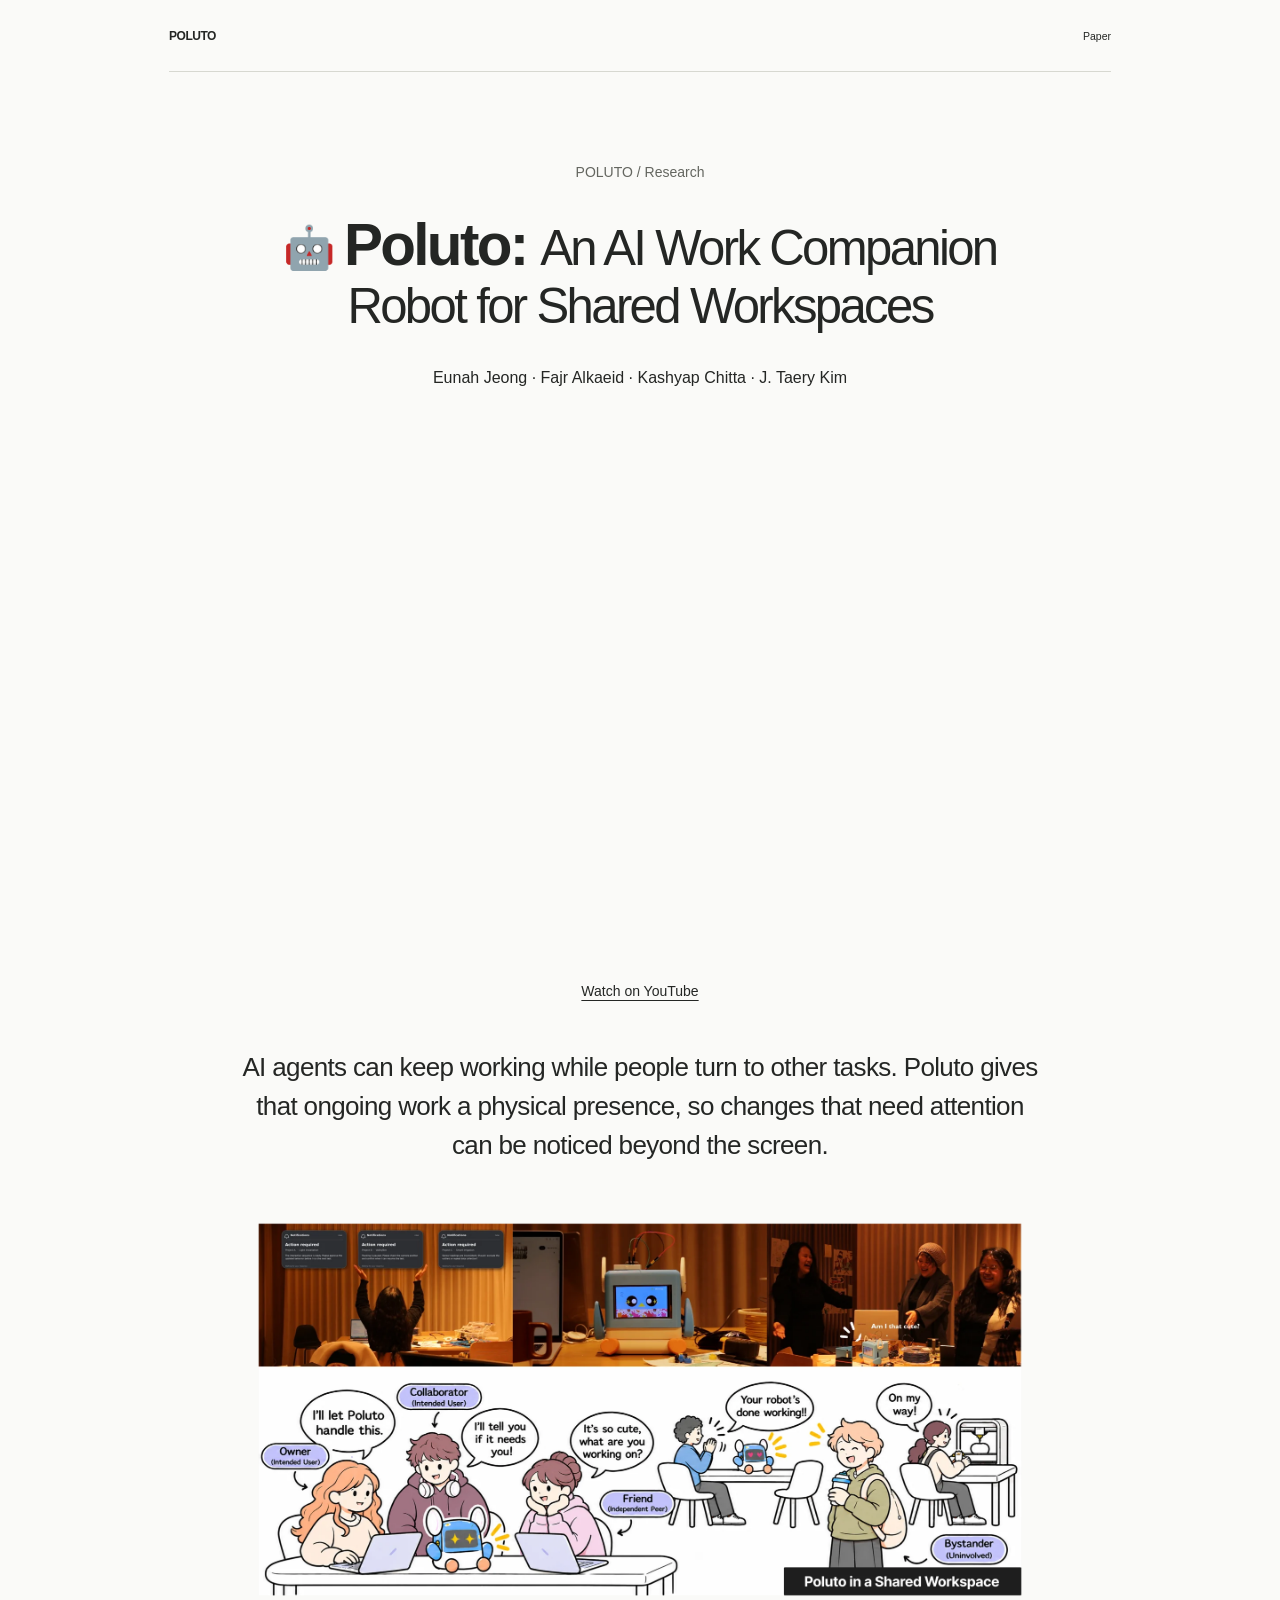
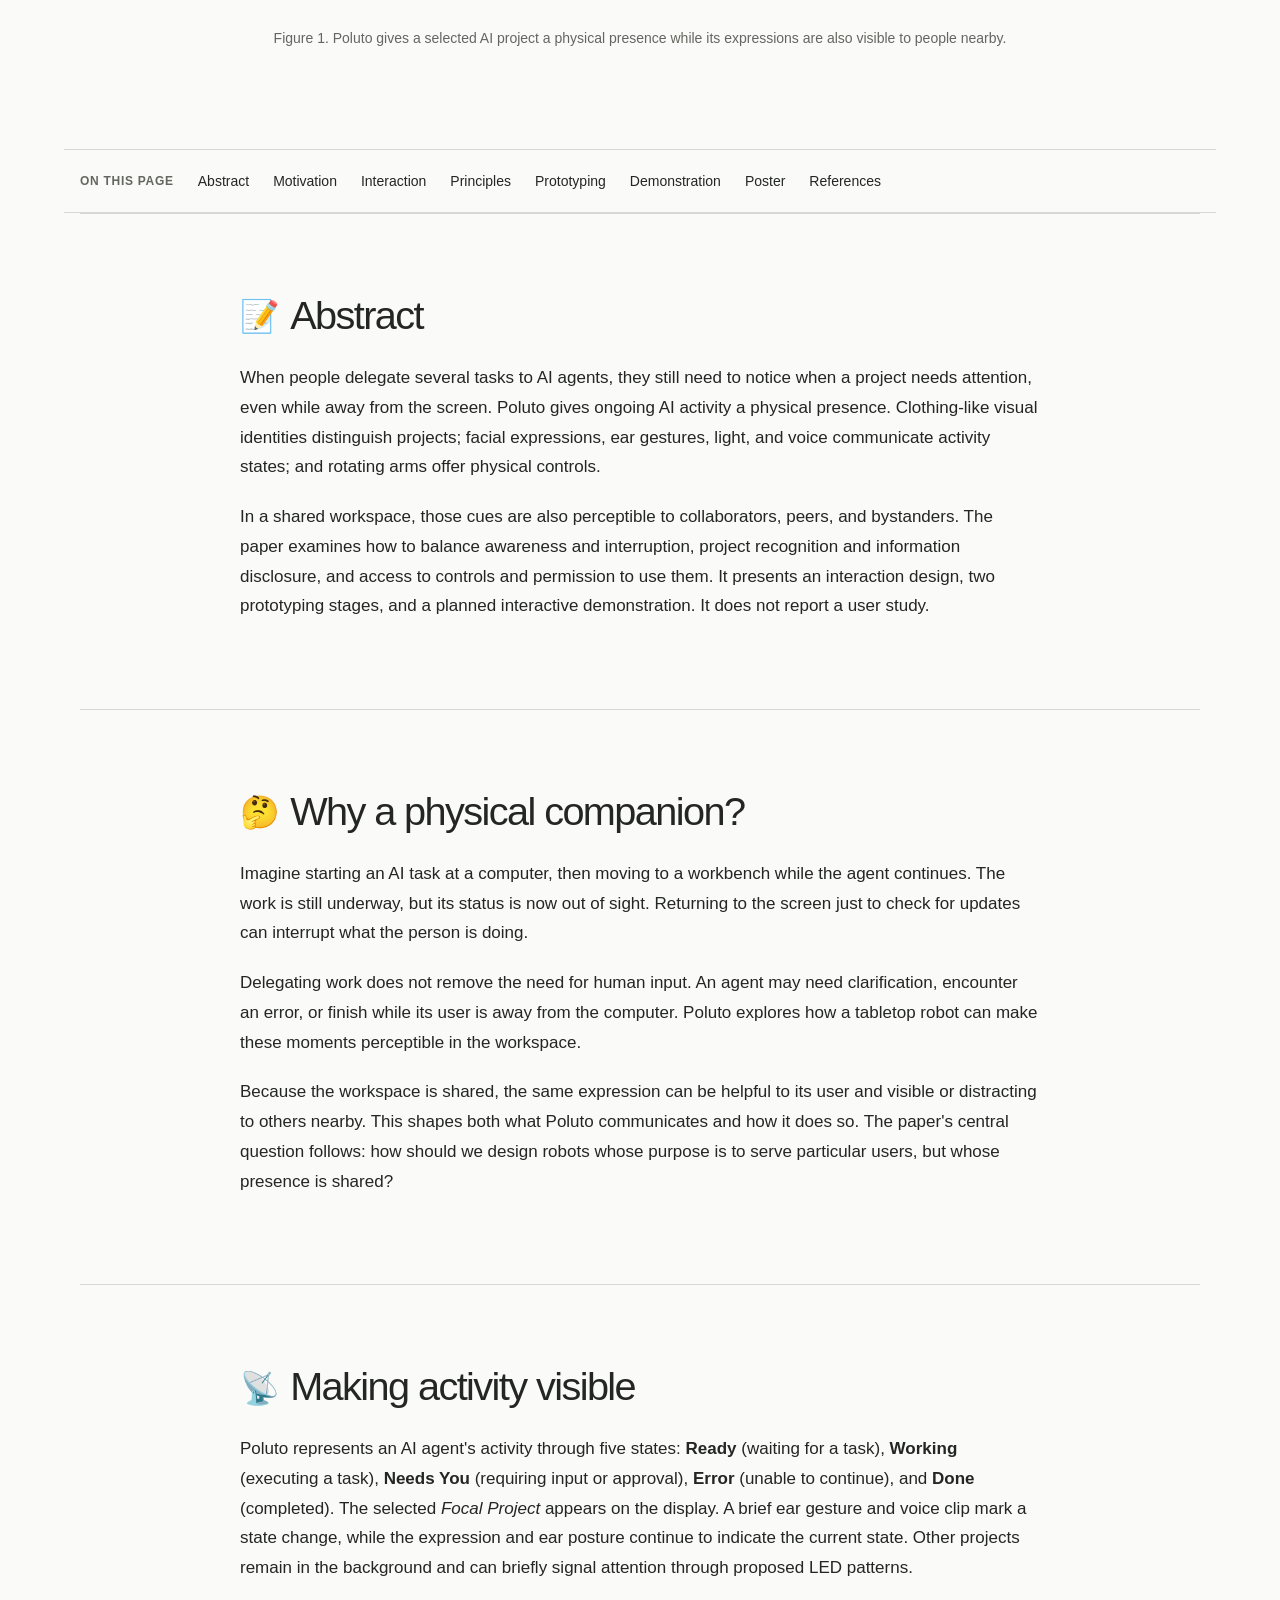
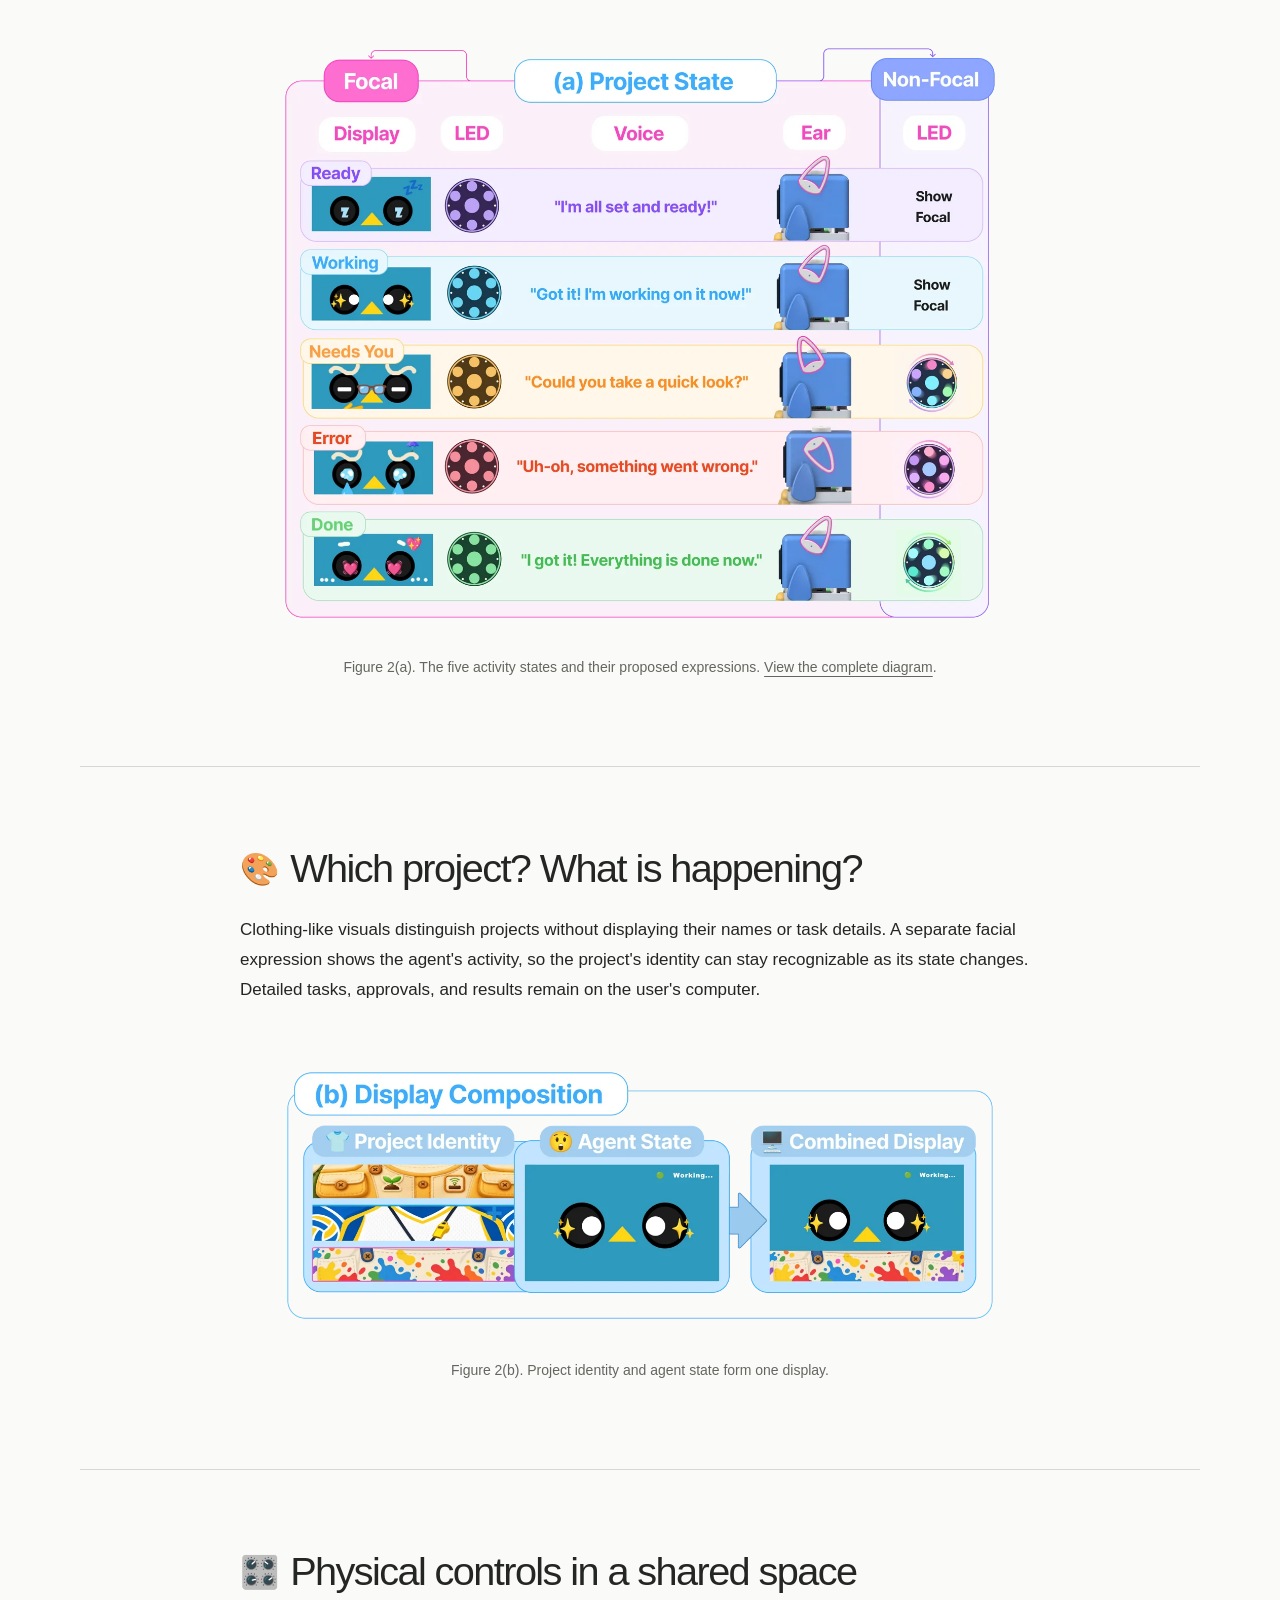
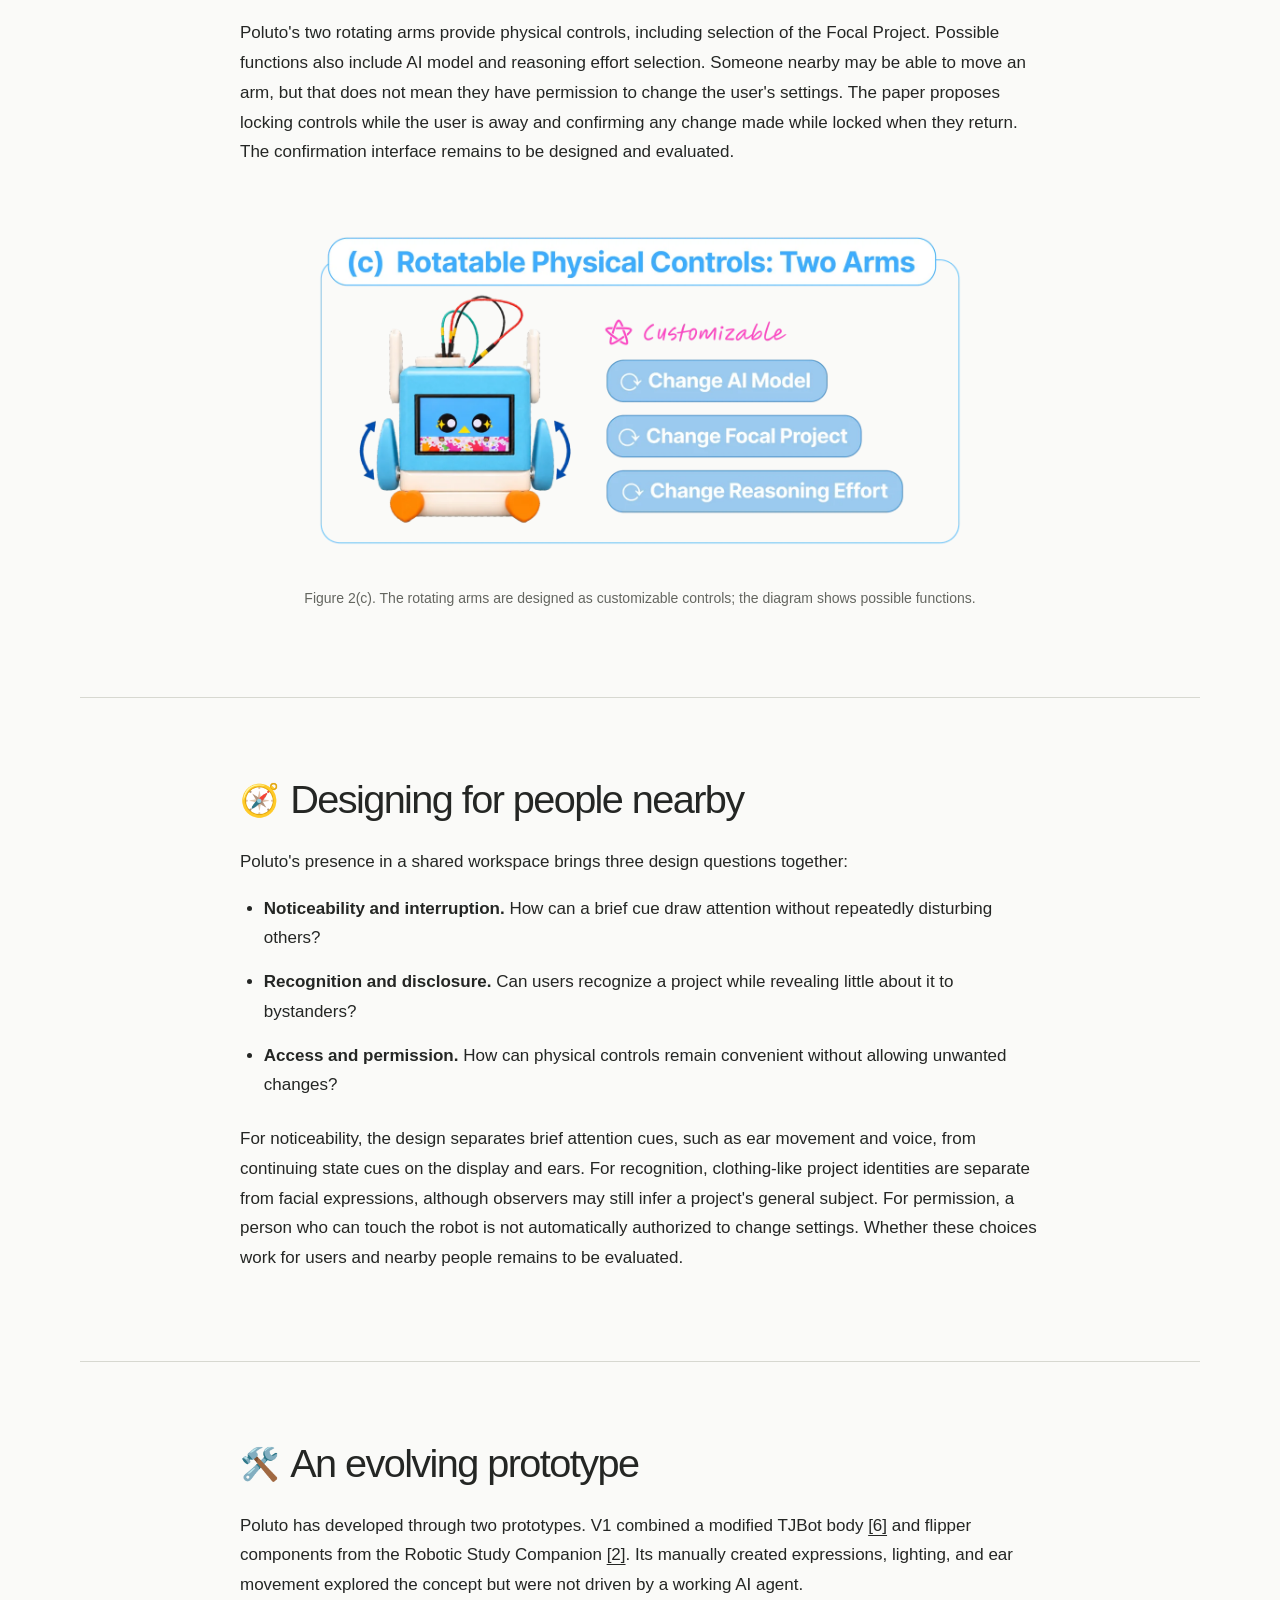
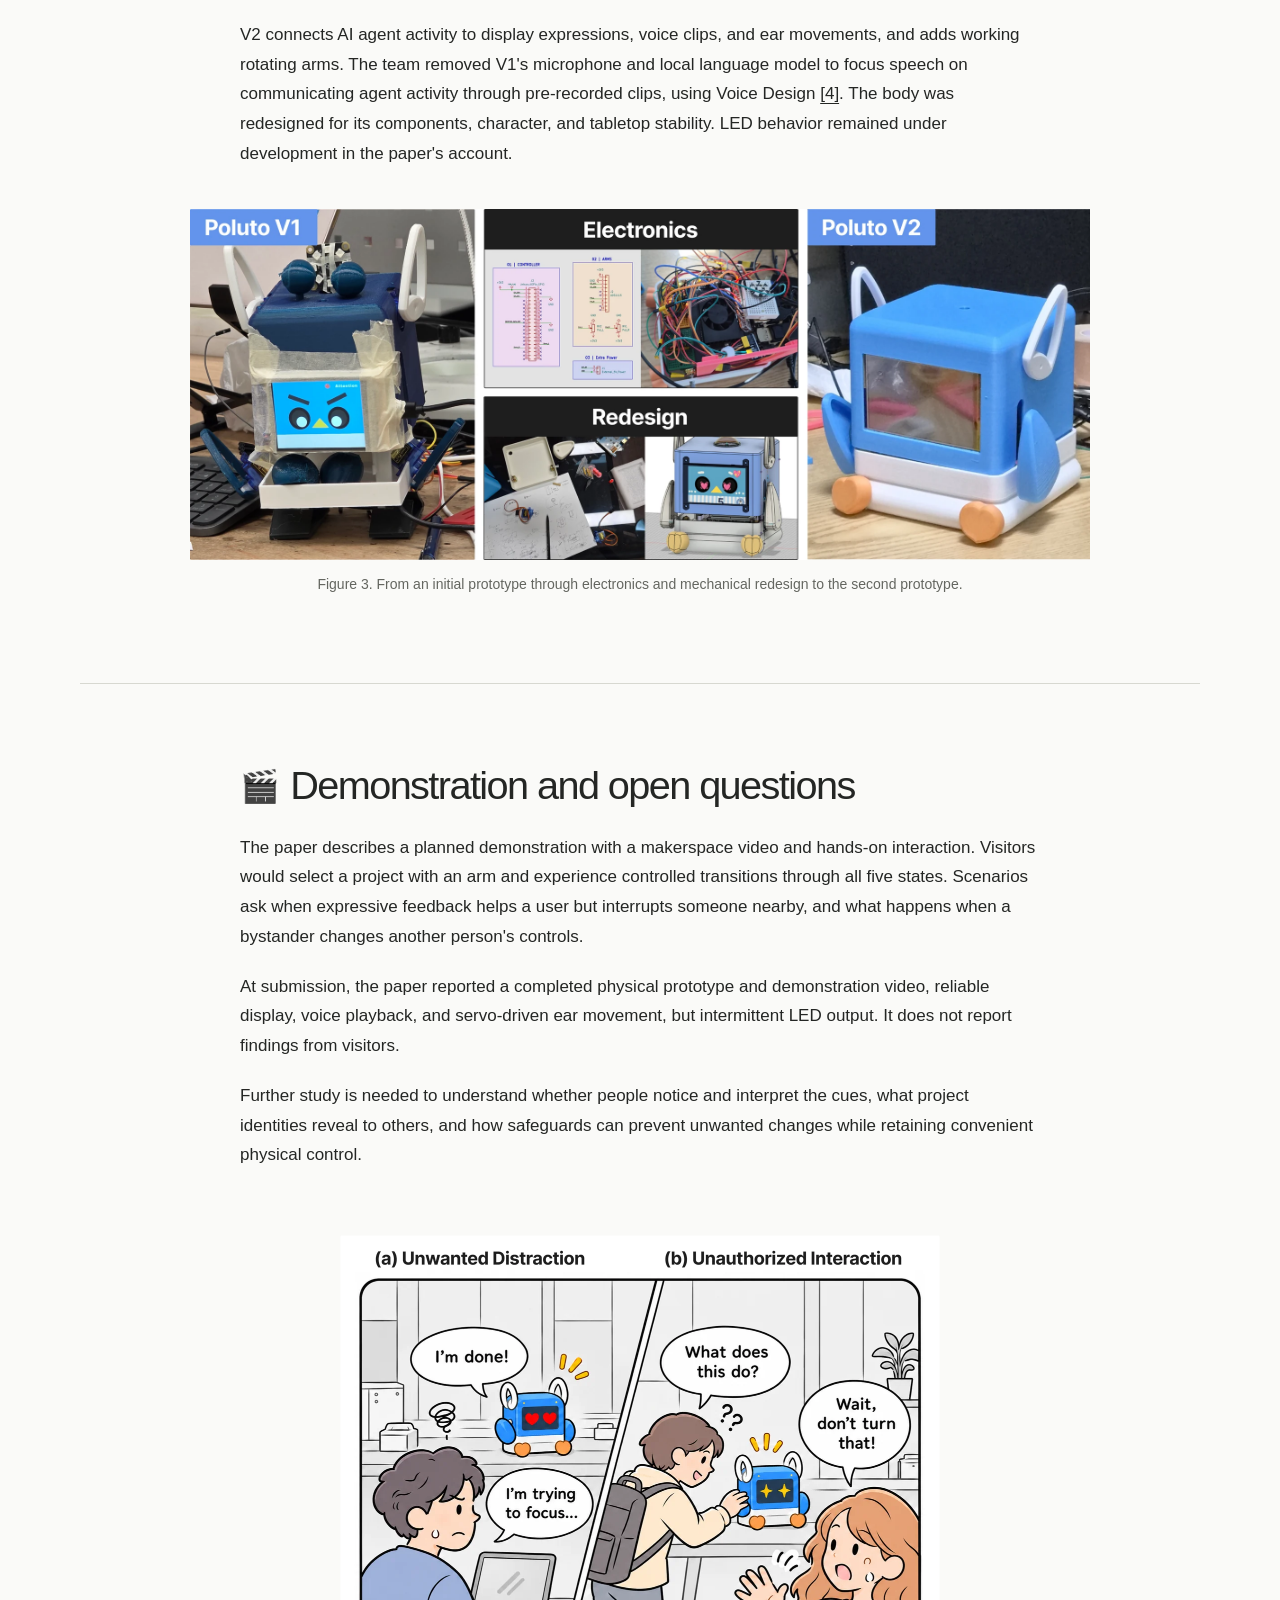
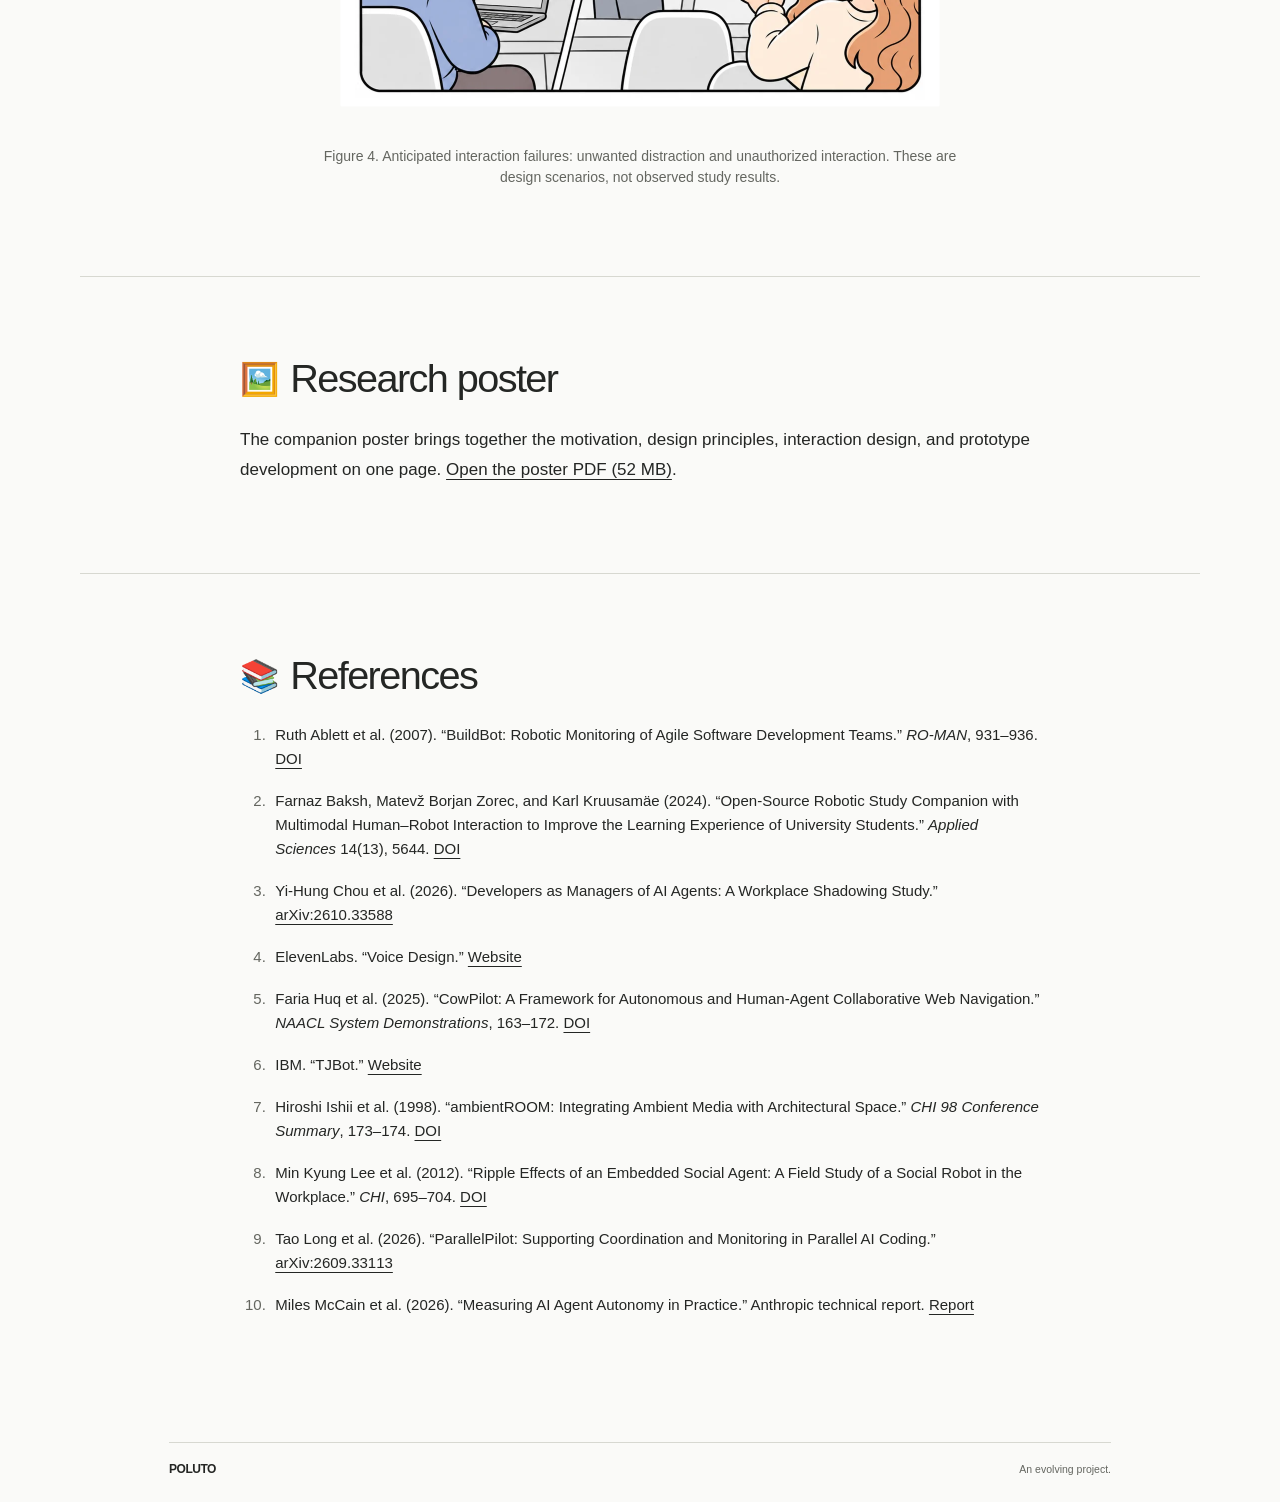
==== paper/index.html @ a62d68ab "Expand Poluto paper page with figures and references" ====
<!doctype html>
<html lang="en">
<head>
  <meta charset="utf-8">
  <meta name="viewport" content="width=device-width, initial-scale=1">
  <title>Poluto: An AI Work Companion Robot for Shared Workspaces</title>
  <meta name="description" content="A visual introduction to Poluto, an AI work companion robot designed for shared workspaces.">
  <meta name="theme-color" content="#fafaf8">
  <link rel="canonical" href="https://hello-poluto.github.io/paper/">
  <meta property="og:type" content="article">
  <meta property="og:title" content="Poluto: An AI Work Companion Robot for Shared Workspaces">
  <meta property="og:description" content="How Poluto makes ongoing AI work perceptible in a shared workspace.">
  <meta property="og:url" content="https://hello-poluto.github.io/paper/">
  <meta property="og:image" content="https://hello-poluto.github.io/assets/images/poluto-hero.jpg">
  <meta property="og:image:alt" content="Poluto on a desk in a shared workspace.">
  <meta name="twitter:card" content="summary_large_image">
  <link rel="stylesheet" href="../styles.css">
  <link rel="stylesheet" href="paper.css">
</head>
<body>
  <a class="skip-link" href="#main">Skip to content</a>
  <header class="site-header wrap">
    <a class="wordmark" href="../index.html" aria-label="POLUTO home">POLUTO</a>
    <nav aria-label="Main navigation">
      <a href="index.html" aria-current="page">Paper</a>
    </nav>
  </header>

  <main id="main" class="paper-page" tabindex="-1">
    <article>
      <header class="paper-hero">
        <p class="paper-label">POLUTO / Research</p>
        <h1><span class="paper-title-line"><span class="title-icon" aria-hidden="true">🤖</span><strong class="paper-title-name">Poluto:</strong> <span class="paper-title-description">An AI Work Companion</span></span> <span class="paper-title-line paper-title-description">Robot for Shared Workspaces</span></h1>
        <p class="paper-authors">Eunah Jeong · Fajr Alkaeid · Kashyap Chitta · J. Taery Kim</p>
        <div class="paper-video-block">
          <div class="paper-video">
            <iframe src="https://www.youtube-nocookie.com/embed/fNn3JKklnuA?si=pJzIgcaM74NM8bS4" title="Poluto demonstration video" loading="lazy" allow="accelerometer; autoplay; encrypted-media; gyroscope; picture-in-picture; web-share" allowfullscreen></iframe>
          </div>
          <p><a href="https://youtu.be/fNn3JKklnuA?si=pJzIgcaM74NM8bS4">Watch on YouTube</a></p>
        </div>
        <p class="paper-lede">AI agents can keep working while people turn to other tasks. Poluto gives that ongoing work a physical presence, so changes that need attention can be noticed beyond the screen.</p>
        <figure class="paper-figure paper-figure-opening">
          <img src="../assets/images/fig/fig1-web.webp" width="1800" height="921" alt="Poluto in a makerspace and an illustrated shared workspace with an owner, collaborator, independent peer, and bystander.">
          <figcaption>Figure 1. Poluto gives a selected AI project a physical presence while its expressions are also visible to people nearby.</figcaption>
        </figure>
      </header>

      <nav class="paper-toc" aria-label="On this page">
        <span>On this page</span>
        <a href="#abstract">Abstract</a><a href="#why">Motivation</a><a href="#states">Interaction</a><a href="#principles">Principles</a><a href="#prototype">Prototyping</a><a href="#demonstration">Demonstration</a><a href="#poster">Poster</a><a href="#references">References</a>
      </nav>

      <section id="abstract" class="paper-section" aria-labelledby="abstract-title">
        <div class="paper-copy">
          <h2 id="abstract-title"><span class="title-icon" aria-hidden="true">📝</span>Abstract</h2>
          <p>When people delegate several tasks to AI agents, they still need to notice when a project needs attention, even while away from the screen. Poluto gives ongoing AI activity a physical presence. Clothing-like visual identities distinguish projects; facial expressions, ear gestures, light, and voice communicate activity states; and rotating arms offer physical controls.</p>
          <p>In a shared workspace, those cues are also perceptible to collaborators, peers, and bystanders. The paper examines how to balance awareness and interruption, project recognition and information disclosure, and access to controls and permission to use them. It presents an interaction design, two prototyping stages, and a planned interactive demonstration. It does not report a user study.</p>
        </div>
      </section>

      <section id="why" class="paper-section" aria-labelledby="why-title">
        <div class="paper-copy">
          <h2 id="why-title"><span class="title-icon" aria-hidden="true">🤔</span>Why a physical companion?</h2>
          <p>Imagine starting an AI task at a computer, then moving to a workbench while the agent continues. The work is still underway, but its status is now out of sight. Returning to the screen just to check for updates can interrupt what the person is doing.</p>
          <p>Delegating work does not remove the need for human input. An agent may need clarification, encounter an error, or finish while its user is away from the computer. Poluto explores how a tabletop robot can make these moments perceptible in the workspace.</p>
          <p>Because the workspace is shared, the same expression can be helpful to its user and visible or distracting to others nearby. This shapes both what Poluto communicates and how it does so. The paper's central question follows: how should we design robots whose purpose is to serve particular users, but whose presence is shared?</p>
        </div>
      </section>

      <section id="states" class="paper-section" aria-labelledby="states-title">
        <div class="paper-copy">
          <h2 id="states-title"><span class="title-icon" aria-hidden="true">📡</span>Making activity visible</h2>
          <p>Poluto represents an AI agent's activity through five states: <strong>Ready</strong> (waiting for a task), <strong>Working</strong> (executing a task), <strong>Needs You</strong> (requiring input or approval), <strong>Error</strong> (unable to continue), and <strong>Done</strong> (completed). The selected <em>Focal Project</em> appears on the display. A brief ear gesture and voice clip mark a state change, while the expression and ear posture continue to indicate the current state. Other projects remain in the background and can briefly signal attention through proposed LED patterns.</p>
        </div>
        <figure class="paper-figure paper-figure-states">
          <a href="assets/poluto-interaction-design.webp" aria-label="Open the complete Poluto interaction diagram">
            <img src="../assets/images/fig/fig2_(a)-web.webp" width="1500" height="1223" loading="lazy" alt="Diagram of five project states, showing a different facial expression, LED pattern, voice message, and ear position for each. The selected project is shown on Poluto's display; background projects can signal through LEDs.">
          </a>
          <figcaption>Figure 2(a). The five activity states and their proposed expressions. <a href="assets/poluto-interaction-design.webp">View the complete diagram</a>.</figcaption>
        </figure>
      </section>

      <section class="paper-section" aria-labelledby="projects-title">
        <div class="paper-copy">
          <h2 id="projects-title"><span class="title-icon" aria-hidden="true">🎨</span>Which project? What is happening?</h2>
          <p>Clothing-like visuals distinguish projects without displaying their names or task details. A separate facial expression shows the agent's activity, so the project's identity can stay recognizable as its state changes. Detailed tasks, approvals, and results remain on the user's computer.</p>
        </div>
        <figure class="paper-figure paper-figure-display">
          <img src="../assets/images/fig/fig2_(b)-web.webp" width="1500" height="594" loading="lazy" alt="Diagram combining a clothing-like project identity with an agent-state expression on Poluto's display.">
          <figcaption>Figure 2(b). Project identity and agent state form one display.</figcaption>
        </figure>
      </section>

      <section class="paper-section" aria-labelledby="controls-title">
        <div class="paper-copy">
          <h2 id="controls-title"><span class="title-icon" aria-hidden="true">🎛️</span>Physical controls in a shared space</h2>
          <p>Poluto's two rotating arms provide physical controls, including selection of the Focal Project. Possible functions also include AI model and reasoning effort selection. Someone nearby may be able to move an arm, but that does not mean they have permission to change the user's settings. The paper proposes locking controls while the user is away and confirming any change made while locked when they return. The confirmation interface remains to be designed and evaluated.</p>
        </div>
        <figure class="paper-figure paper-figure-controls">
          <img src="../assets/images/fig/fig2_(c)-web.webp" width="1500" height="786" loading="lazy" alt="Diagram of Poluto's two rotating arms, with possible customizable functions such as selecting a project or adjusting AI settings.">
          <figcaption>Figure 2(c). The rotating arms are designed as customizable controls; the diagram shows possible functions.</figcaption>
        </figure>
      </section>

      <section id="principles" class="paper-section" aria-labelledby="principles-title">
        <div class="paper-copy">
          <h2 id="principles-title"><span class="title-icon" aria-hidden="true">🧭</span>Designing for people nearby</h2>
          <p>Poluto's presence in a shared workspace brings three design questions together:</p>
          <ul class="paper-principles">
            <li><strong>Noticeability and interruption.</strong> How can a brief cue draw attention without repeatedly disturbing others?</li>
            <li><strong>Recognition and disclosure.</strong> Can users recognize a project while revealing little about it to bystanders?</li>
            <li><strong>Access and permission.</strong> How can physical controls remain convenient without allowing unwanted changes?</li>
          </ul>
          <p>For noticeability, the design separates brief attention cues, such as ear movement and voice, from continuing state cues on the display and ears. For recognition, clothing-like project identities are separate from facial expressions, although observers may still infer a project's general subject. For permission, a person who can touch the robot is not automatically authorized to change settings. Whether these choices work for users and nearby people remains to be evaluated.</p>
        </div>
      </section>

      <section id="prototype" class="paper-section" aria-labelledby="prototype-title">
        <div class="paper-copy">
          <h2 id="prototype-title"><span class="title-icon" aria-hidden="true">🛠️</span>An evolving prototype</h2>
          <p>Poluto has developed through two prototypes. V1 combined a modified TJBot body <a href="#ref-6">[6]</a> and flipper components from the Robotic Study Companion <a href="#ref-2">[2]</a>. Its manually created expressions, lighting, and ear movement explored the concept but were not driven by a working AI agent.</p>
          <p>V2 connects AI agent activity to display expressions, voice clips, and ear movements, and adds working rotating arms. The team removed V1's microphone and local language model to focus speech on communicating agent activity through pre-recorded clips, using Voice Design <a href="#ref-4">[4]</a>. The body was redesigned for its components, character, and tabletop stability. LED behavior remained under development in the paper's account.</p>
        </div>
        <figure class="paper-figure paper-figure-prototype">
          <img src="assets/poluto-prototyping.webp" width="2000" height="780" loading="lazy" alt="Development images showing Poluto's first prototype, electronics and body redesign, and second prototype.">
          <figcaption>Figure 3. From an initial prototype through electronics and mechanical redesign to the second prototype.</figcaption>
        </figure>
      </section>

      <section id="demonstration" class="paper-section" aria-labelledby="demonstration-title">
        <div class="paper-copy">
          <h2 id="demonstration-title"><span class="title-icon" aria-hidden="true">🎬</span>Demonstration and open questions</h2>
          <p>The paper describes a planned demonstration with a makerspace video and hands-on interaction. Visitors would select a project with an arm and experience controlled transitions through all five states. Scenarios ask when expressive feedback helps a user but interrupts someone nearby, and what happens when a bystander changes another person's controls.</p>
          <p>At submission, the paper reported a completed physical prototype and demonstration video, reliable display, voice playback, and servo-driven ear movement, but intermittent LED output. It does not report findings from visitors.</p>
          <p>Further study is needed to understand whether people notice and interpret the cues, what project identities reveal to others, and how safeguards can prevent unwanted changes while retaining convenient physical control.</p>
        </div>
        <figure class="paper-figure paper-figure-failures">
          <img src="../assets/images/fig/fig4-web.webp" width="1300" height="1043" loading="lazy" alt="Two illustrated situations: Poluto's expressive feedback distracts a nearby worker, and a bystander turns another person's robot control.">
          <figcaption>Figure 4. Anticipated interaction failures: unwanted distraction and unauthorized interaction. These are design scenarios, not observed study results.</figcaption>
        </figure>
      </section>

      <section id="poster" class="paper-section" aria-labelledby="poster-title">
        <div class="paper-copy">
          <h2 id="poster-title"><span class="title-icon" aria-hidden="true">🖼️</span>Research poster</h2>
          <p>The companion poster brings together the motivation, design principles, interaction design, and prototype development on one page. <a href="../assets/images/fig/poster.pdf" type="application/pdf">Open the poster PDF (52 MB)</a>.</p>
        </div>
      </section>

      <section id="references" class="paper-section paper-last" aria-labelledby="references-title">
        <div class="paper-copy">
          <h2 id="references-title"><span class="title-icon" aria-hidden="true">📚</span>References</h2>
          <ol class="reference-list">
            <li id="ref-1">Ruth Ablett et al. (2007). “BuildBot: Robotic Monitoring of Agile Software Development Teams.” <em>RO-MAN</em>, 931–936. <a href="https://doi.org/10.1109/ROMAN.2007.4415217">DOI</a></li>
            <li id="ref-2">Farnaz Baksh, Matevž Borjan Zorec, and Karl Kruusamäe (2024). “Open-Source Robotic Study Companion with Multimodal Human–Robot Interaction to Improve the Learning Experience of University Students.” <em>Applied Sciences</em> 14(13), 5644. <a href="https://doi.org/10.3390/app14135644">DOI</a></li>
            <li id="ref-3">Yi-Hung Chou et al. (2026). “Developers as Managers of AI Agents: A Workplace Shadowing Study.” <a href="https://arxiv.org/abs/2610.33588">arXiv:2610.33588</a></li>
            <li id="ref-4">ElevenLabs. “Voice Design.” <a href="https://elevenlabs.io/voice-design">Website</a></li>
            <li id="ref-5">Faria Huq et al. (2025). “CowPilot: A Framework for Autonomous and Human-Agent Collaborative Web Navigation.” <em>NAACL System Demonstrations</em>, 163–172. <a href="https://doi.org/10.18653/v1/2025.naacl-demo.17">DOI</a></li>
            <li id="ref-6">IBM. “TJBot.” <a href="https://ibmtjbot.github.io/">Website</a></li>
            <li id="ref-7">Hiroshi Ishii et al. (1998). “ambientROOM: Integrating Ambient Media with Architectural Space.” <em>CHI 98 Conference Summary</em>, 173–174. <a href="https://doi.org/10.1145/286498.286652">DOI</a></li>
            <li id="ref-8">Min Kyung Lee et al. (2012). “Ripple Effects of an Embedded Social Agent: A Field Study of a Social Robot in the Workplace.” <em>CHI</em>, 695–704. <a href="https://doi.org/10.1145/2207676.2207776">DOI</a></li>
            <li id="ref-9">Tao Long et al. (2026). “ParallelPilot: Supporting Coordination and Monitoring in Parallel AI Coding.” <a href="https://arxiv.org/abs/2609.33113">arXiv:2609.33113</a></li>
            <li id="ref-10">Miles McCain et al. (2026). “Measuring AI Agent Autonomy in Practice.” Anthropic technical report. <a href="https://www.anthropic.com/research/measuring-agent-autonomy">Report</a></li>
          </ol>
        </div>
      </section>
    </article>
  </main>

  <footer class="site-footer wrap">
    <a class="wordmark" href="../index.html" aria-label="POLUTO home">POLUTO</a>
    <p>An evolving project.</p>
  </footer>
</body>
</html>
---- styles.css ----
:root {
  color-scheme: light;
  --paper: #fafaf8;
  --ink: #242624;
  --muted: #646660;
  --line: #d7d8d1;
  font-family: Arial, Helvetica, sans-serif;
  color: var(--ink);
  background: var(--paper);
  font-synthesis: none;
}

* { box-sizing: border-box; }
body { margin: 0; }
a { color: inherit; text-underline-offset: .25em; }
a:hover { text-decoration: underline; }
a:focus-visible { outline: 2px solid currentColor; outline-offset: 6px; }
main:focus { outline: none; }
img { display: block; max-width: 100%; height: auto; }
figure, p, h1, h2, dl, dd { margin: 0; }
.wrap { width: min(100% - 96px, 1256px); margin-inline: auto; }
.skip-link { position: absolute; top: -100px; left: 20px; padding: 14px 20px; background: var(--ink); color: var(--paper); z-index: 2; }
.skip-link:focus { top: 12px; }
.site-header { display: flex; align-items: center; justify-content: space-between; gap: 24px; min-height: 96px; border-bottom: 1px solid var(--line); }
.wordmark { font-size: 1rem; font-weight: 700; letter-spacing: -.04em; text-decoration: none; }
nav { display: flex; flex-wrap: wrap; gap: 8px 30px; }
nav a { display: inline-block; padding-block: 12px; font-size: .875rem; text-decoration: none; }
.hero { padding-top: 54px; }
.hero-heading { display: flex; align-items: flex-end; justify-content: space-between; gap: 32px; padding-bottom: 30px; }
h1 { font-size: clamp(5rem, 12.5vw, 10.75rem); font-weight: 700; line-height: .84; letter-spacing: -.075em; margin-left: -.055em; }
.subtitle { font-size: clamp(1.125rem, 2.1vw, 1.75rem); line-height: 1.18; letter-spacing: -.035em; padding-bottom: 3px; }
.hero-photo img { width: 100%; }
figcaption { font-size: .8125rem; line-height: 1.5; color: var(--muted); padding-top: 12px; }
.intro { display: grid; grid-template-columns: 1fr 2fr; gap: 40px; padding-block: 54px 88px; }
.eyebrow { font-size: 1.125rem; font-weight: 500; line-height: 1.5; letter-spacing: -.025em; padding-top: 6px; }
.intro > p:last-child { max-width: 33em; font-size: clamp(1.25rem, 2.3vw, 1.875rem); line-height: 1.4; letter-spacing: -.025em; }
.editorial-section { display: grid; grid-template-columns: 1fr 2fr; gap: 40px; border-top: 1px solid var(--line); padding-block: 60px 76px; scroll-margin-top: 24px; }
h2 { font-size: 1.125rem; font-weight: 500; line-height: 1.5; letter-spacing: -.025em; }
.section-body { max-width: 660px; }
.section-body > p { font-size: 1.0625rem; line-height: 1.75; }
.section-body > p + p { margin-top: 20px; }
.section-body > .lead { font-size: clamp(1.75rem, 3.2vw, 2.75rem); line-height: 1.15; letter-spacing: -.045em; margin-bottom: 28px; }
.section-body > .state-note { margin-top: 38px; margin-bottom: 14px; font-size: .875rem; color: var(--muted); }
.state { display: grid; grid-template-columns: 175px 1fr; gap: 12px 20px; padding-block: 21px; border-top: 1px solid var(--line); }
.state:last-child { border-bottom: 1px solid var(--line); }
dt { font-size: 1rem; font-weight: 700; line-height: 1.5; }
dd { font-size: 1rem; line-height: 1.5; color: var(--muted); }
.state img { margin-top: 16px; width: 100%; }
.section-body > .prototype-note { margin-top: 24px; font-size: .875rem; color: var(--muted); line-height: 1.6; }
.next-section { padding-bottom: 96px; }
.site-footer { display: flex; justify-content: space-between; align-items: center; gap: 20px; padding-block: 26px 34px; border-top: 1px solid var(--line); }
.site-footer p { font-size: .875rem; color: var(--muted); }

/* Match the former 75% desktop browser view at normal browser zoom. */
@media (min-width: 721px) {
  .wrap { width: min(100% - 72px, 942px); }
  .site-header { min-height: 72px; gap: 18px; }
  .wordmark { font-size: .75rem; }
  nav { gap: 6px 22.5px; }
  nav a { padding-block: 9px; font-size: .65625rem; }
  .hero { padding-top: 40.5px; }
  .hero-heading { gap: 24px; padding-bottom: 22.5px; }
  h1 { font-size: clamp(3.75rem, 9.375vw, 8.0625rem); }
  .subtitle { font-size: clamp(.84375rem, 1.575vw, 1.3125rem); padding-bottom: 2.25px; }
  figcaption { font-size: .609375rem; padding-top: 9px; }
  .intro { gap: 30px; padding-block: 40.5px 66px; }
  .eyebrow { font-size: .84375rem; padding-top: 4.5px; }
  .intro > p:last-child { font-size: clamp(.9375rem, 1.725vw, 1.40625rem); }
  .editorial-section { gap: 30px; padding-block: 45px 57px; scroll-margin-top: 18px; }
  h2 { font-size: .84375rem; }
  .section-body { max-width: 495px; }
  .section-body > p { font-size: .796875rem; }
  .section-body > p + p { margin-top: 15px; }
  .section-body > .lead { font-size: clamp(1.3125rem, 2.4vw, 2.0625rem); margin-bottom: 21px; }
  .section-body > .state-note { margin-top: 28.5px; margin-bottom: 10.5px; font-size: .65625rem; }
  .state { grid-template-columns: 131.25px 1fr; gap: 9px 15px; padding-block: 15.75px; }
  dt, dd { font-size: .75rem; }
  .state img { margin-top: 12px; }
  .section-body > .prototype-note { margin-top: 18px; font-size: .65625rem; }
  .next-section { padding-bottom: 72px; }
  .site-footer { gap: 15px; padding-block: 19.5px 25.5px; }
  .site-footer p { font-size: .65625rem; }
}

@media (max-width: 720px) {
  .wrap { width: calc(100% - 40px); }
  .site-header { min-height: 76px; gap: 16px; }
  nav { gap: 16px; }
  .hero { padding-top: 40px; }
  .hero-heading { display: block; padding-bottom: 24px; }
  h1 { font-size: clamp(4.5rem, 18vw, 8rem); }
  .subtitle { margin-top: 22px; font-size: 1.125rem; }
  .subtitle br { display: none; }
  .intro, .editorial-section { grid-template-columns: 1fr; gap: 24px; }
  .intro { padding-block: 32px 52px; }
  .editorial-section { padding-block: 36px 48px; }
  .section-body > .lead { margin-bottom: 22px; }
  .state { grid-template-columns: 135px 1fr; gap: 16px; }
  .next-section { padding-bottom: 60px; }
}

@media (max-width: 380px) {
  .site-header { align-items: flex-start; padding-block: 20px; }
  nav { gap: 10px; }
  nav a { padding-block: 0; font-size: .875rem; }
  .state { grid-template-columns: 1fr; gap: 5px; }
}
---- paper/paper.css ----
.paper-page { width: min(100% - 96px, 1120px); margin-inline: auto; }
.paper-hero { max-width: 940px; margin-inline: auto; padding-block: 90px 100px; text-align: center; }
.paper-authors { margin-top: 30px; font-size: 1rem; line-height: 1.6; }
.paper-toc { position: sticky; top: 0; z-index: 3; display: flex; align-items: center; gap: 8px 24px; overflow-x: auto; white-space: nowrap; padding: 14px 16px; margin-inline: -16px; border-block: 1px solid var(--line); background: var(--paper); scrollbar-width: thin; }
.paper-toc span { flex: none; color: var(--muted); font-size: .75rem; font-weight: 700; text-transform: uppercase; letter-spacing: .06em; }
.paper-toc a { flex: none; font-size: .875rem; text-decoration: none; }
.paper-toc a:hover, .paper-toc a:focus-visible { text-decoration: underline; }
.paper-section { scroll-margin-top: 72px; }
.paper-label { margin-bottom: 28px; color: var(--muted); font-size: .875rem; line-height: 1.5; }
.paper-hero h1 { margin: 0 auto; max-width: 940px; text-align: center; font-size: clamp(2.5rem, 5.4vw, 3.65rem); font-weight: 500; line-height: 1.15; letter-spacing: -.045em; }
.paper-title-line { display: block; }
.paper-title-name { font-weight: 700; }
.paper-title-description { font-size: .84em; font-weight: 400; }
@media (min-width: 721px) { .paper-title-line { white-space: nowrap; } }
.paper-hero h1 .title-icon { margin-right: .2em; font-size: .72em; }
.paper-lede { max-width: 800px; margin: 46px auto 0; font-size: clamp(1.25rem, 2.2vw, 1.625rem); line-height: 1.5; letter-spacing: -.025em; }
.paper-section { border-top: 1px solid var(--line); padding-block: 78px 88px; }
.paper-copy { max-width: 800px; margin-inline: auto; }
.paper-copy h2 { margin: 0 0 24px; font-size: clamp(1.75rem, 3.1vw, 2.5rem); line-height: 1.18; letter-spacing: -.04em; }
.title-icon { display: inline-block; margin-right: .32em; font-size: .8em; line-height: 1; vertical-align: .06em; letter-spacing: 0; }
.paper-copy p, .paper-principles { font-size: 1.0625rem; line-height: 1.75; }
.paper-copy p + p { margin-top: 20px; }
.paper-figure { margin: 40px auto 0; }
.paper-figure img { width: 100%; }
.paper-figure figcaption { padding-top: 14px; font-size: .875rem; line-height: 1.5; text-align: center; }
.paper-figure-opening { max-width: 800px; }
.paper-figure-failures { max-width: 650px; }
.paper-figure-states { max-width: 760px; }
.paper-figure-display { max-width: 760px; }
.paper-figure-controls { max-width: 700px; }
.paper-figure-prototype { max-width: 900px; }
.paper-video-block { margin-top: 48px; }
.paper-video { width: min(100%, 960px); aspect-ratio: 16 / 9; margin-inline: auto; }
.paper-video iframe { display: block; width: 100%; height: 100%; border: 0; }
.paper-video-block > p { width: min(100%, 960px); margin: 14px auto 0; font-size: .875rem; line-height: 1.5; }
.paper-principles { padding-left: 1.4em; }
.paper-principles li + li { margin-top: 14px; }
.paper-principles + p { margin-top: 24px; }
.reference-list { padding-left: 2em; font-size: .9375rem; line-height: 1.6; }
.reference-list li { padding-left: .35em; scroll-margin-top: 72px; }
.reference-list li + li { margin-top: 18px; }
.reference-list li::marker { color: var(--muted); }
.paper-closing { margin-top: 46px; }
.paper-last { padding-bottom: 110px; }

@media (max-width: 720px) {
  .paper-page { width: calc(100% - 40px); }
  .paper-hero { padding-block: 62px 72px; }
  .paper-authors { margin-top: 22px; }
  .paper-toc { gap: 18px; }
  .paper-hero h1 { font-size: clamp(2rem, 7vw, 3rem); }
  .paper-lede { margin-top: 26px; }
  .paper-section { padding-block: 54px 64px; }
  .paper-figure { margin-top: 32px; }
  .paper-video-block { margin-top: 34px; }
  .paper-last { padding-bottom: 76px; }
}
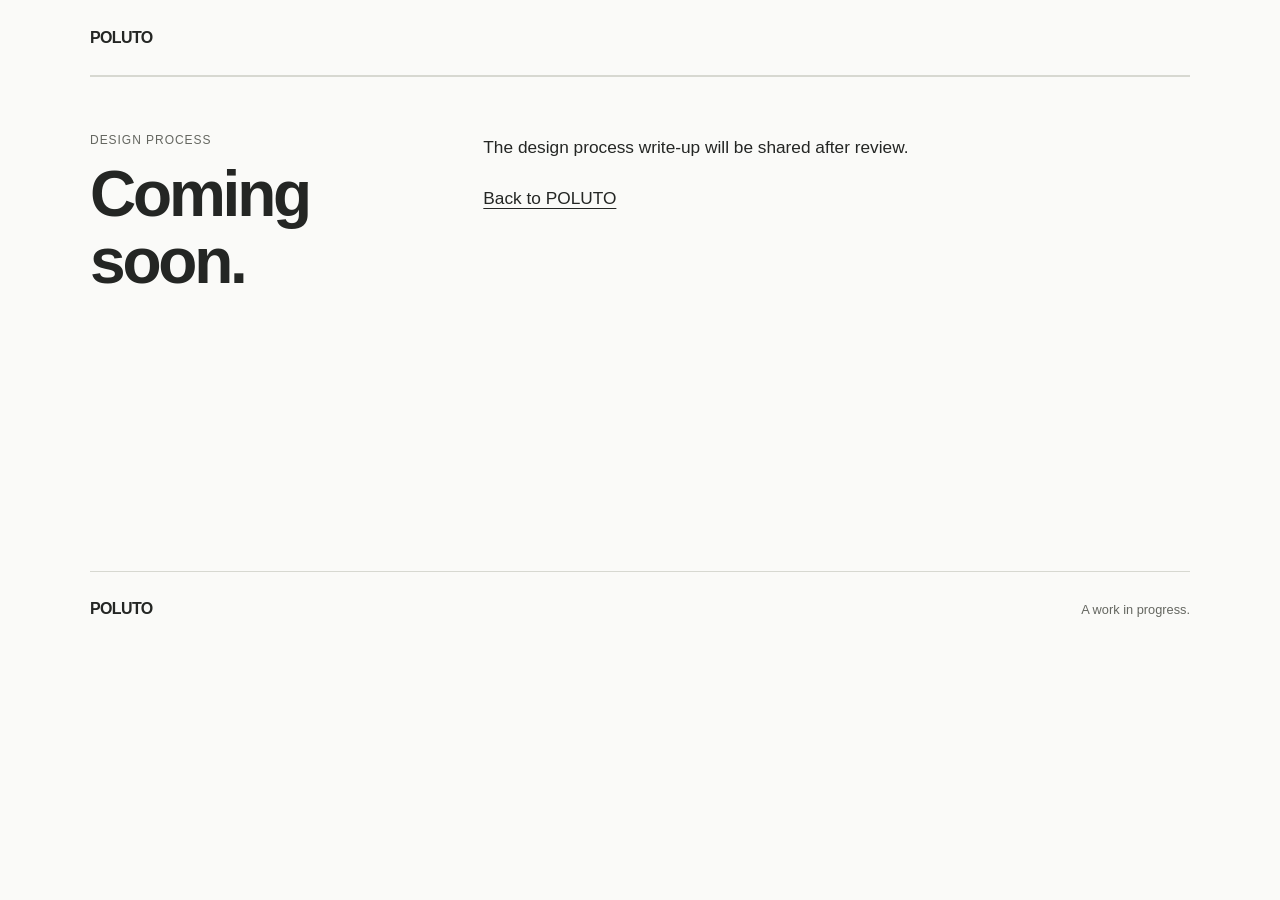
==== commit 4fed4273: "Temporarily replace paper page during review" ====
--- a/paper/index.html
+++ b/paper/index.html
@@ -3,173 +3,32 @@
 <head>
   <meta charset="utf-8">
   <meta name="viewport" content="width=device-width, initial-scale=1">
-  <title>Poluto: An AI Work Companion Robot for Shared Workspaces</title>
-  <meta name="description" content="A visual introduction to Poluto, an AI work companion robot designed for shared workspaces.">
+  <title>POLUTO — Design process</title>
+  <meta name="description" content="A design process write-up for POLUTO is coming soon.">
   <meta name="theme-color" content="#fafaf8">
-  <link rel="canonical" href="https://hello-poluto.github.io/paper/">
-  <meta property="og:type" content="article">
-  <meta property="og:title" content="Poluto: An AI Work Companion Robot for Shared Workspaces">
-  <meta property="og:description" content="How Poluto makes ongoing AI work perceptible in a shared workspace.">
-  <meta property="og:url" content="https://hello-poluto.github.io/paper/">
-  <meta property="og:image" content="https://hello-poluto.github.io/assets/images/poluto-hero.jpg">
-  <meta property="og:image:alt" content="Poluto on a desk in a shared workspace.">
-  <meta name="twitter:card" content="summary_large_image">
-  <link rel="stylesheet" href="../styles.css">
-  <link rel="stylesheet" href="paper.css">
+  <meta name="robots" content="noindex">
+  <link rel="stylesheet" href="../styles.css?v=20261126-3">
 </head>
 <body>
   <a class="skip-link" href="#main">Skip to content</a>
   <header class="site-header wrap">
     <a class="wordmark" href="../index.html" aria-label="POLUTO home">POLUTO</a>
-    <nav aria-label="Main navigation">
-      <a href="index.html" aria-current="page">Paper</a>
-    </nav>
   </header>
-
-  <main id="main" class="paper-page" tabindex="-1">
-    <article>
-      <header class="paper-hero">
-        <p class="paper-label">POLUTO / Research</p>
-        <h1><span class="paper-title-line"><span class="title-icon" aria-hidden="true">🤖</span><strong class="paper-title-name">Poluto:</strong> <span class="paper-title-description">An AI Work Companion</span></span> <span class="paper-title-line paper-title-description">Robot for Shared Workspaces</span></h1>
-        <p class="paper-authors">Eunah Jeong · Fajr Alkaeid · Kashyap Chitta · J. Taery Kim</p>
-        <div class="paper-video-block">
-          <div class="paper-video">
-            <iframe src="https://www.youtube-nocookie.com/embed/fNn3JKklnuA?si=pJzIgcaM74NM8bS4" title="Poluto demonstration video" loading="lazy" allow="accelerometer; autoplay; encrypted-media; gyroscope; picture-in-picture; web-share" allowfullscreen></iframe>
-          </div>
-          <p><a href="https://youtu.be/fNn3JKklnuA?si=pJzIgcaM74NM8bS4">Watch on YouTube</a></p>
-        </div>
-        <p class="paper-lede">AI agents can keep working while people turn to other tasks. Poluto gives that ongoing work a physical presence, so changes that need attention can be noticed beyond the screen.</p>
-        <figure class="paper-figure paper-figure-opening">
-          <img src="../assets/images/fig/fig1-web.webp" width="1800" height="921" alt="Poluto in a makerspace and an illustrated shared workspace with an owner, collaborator, independent peer, and bystander.">
-          <figcaption>Figure 1. Poluto gives a selected AI project a physical presence while its expressions are also visible to people nearby.</figcaption>
-        </figure>
-      </header>
-
-      <nav class="paper-toc" aria-label="On this page">
-        <span>On this page</span>
-        <a href="#abstract">Abstract</a><a href="#why">Motivation</a><a href="#states">Interaction</a><a href="#principles">Principles</a><a href="#prototype">Prototyping</a><a href="#demonstration">Demonstration</a><a href="#poster">Poster</a><a href="#references">References</a>
-      </nav>
-
-      <section id="abstract" class="paper-section" aria-labelledby="abstract-title">
-        <div class="paper-copy">
-          <h2 id="abstract-title"><span class="title-icon" aria-hidden="true">📝</span>Abstract</h2>
-          <p>When people delegate several tasks to AI agents, they still need to notice when a project needs attention, even while away from the screen. Poluto gives ongoing AI activity a physical presence. Clothing-like visual identities distinguish projects; facial expressions, ear gestures, light, and voice communicate activity states; and rotating arms offer physical controls.</p>
-          <p>In a shared workspace, those cues are also perceptible to collaborators, peers, and bystanders. The paper examines how to balance awareness and interruption, project recognition and information disclosure, and access to controls and permission to use them. It presents an interaction design, two prototyping stages, and a planned interactive demonstration. It does not report a user study.</p>
-        </div>
-      </section>
-
-      <section id="why" class="paper-section" aria-labelledby="why-title">
-        <div class="paper-copy">
-          <h2 id="why-title"><span class="title-icon" aria-hidden="true">🤔</span>Why a physical companion?</h2>
-          <p>Imagine starting an AI task at a computer, then moving to a workbench while the agent continues. The work is still underway, but its status is now out of sight. Returning to the screen just to check for updates can interrupt what the person is doing.</p>
-          <p>Delegating work does not remove the need for human input. An agent may need clarification, encounter an error, or finish while its user is away from the computer. Poluto explores how a tabletop robot can make these moments perceptible in the workspace.</p>
-          <p>Because the workspace is shared, the same expression can be helpful to its user and visible or distracting to others nearby. This shapes both what Poluto communicates and how it does so. The paper's central question follows: how should we design robots whose purpose is to serve particular users, but whose presence is shared?</p>
-        </div>
-      </section>
-
-      <section id="states" class="paper-section" aria-labelledby="states-title">
-        <div class="paper-copy">
-          <h2 id="states-title"><span class="title-icon" aria-hidden="true">📡</span>Making activity visible</h2>
-          <p>Poluto represents an AI agent's activity through five states: <strong>Ready</strong> (waiting for a task), <strong>Working</strong> (executing a task), <strong>Needs You</strong> (requiring input or approval), <strong>Error</strong> (unable to continue), and <strong>Done</strong> (completed). The selected <em>Focal Project</em> appears on the display. A brief ear gesture and voice clip mark a state change, while the expression and ear posture continue to indicate the current state. Other projects remain in the background and can briefly signal attention through proposed LED patterns.</p>
-        </div>
-        <figure class="paper-figure paper-figure-states">
-          <a href="assets/poluto-interaction-design.webp" aria-label="Open the complete Poluto interaction diagram">
-            <img src="../assets/images/fig/fig2_(a)-web.webp" width="1500" height="1223" loading="lazy" alt="Diagram of five project states, showing a different facial expression, LED pattern, voice message, and ear position for each. The selected project is shown on Poluto's display; background projects can signal through LEDs.">
-          </a>
-          <figcaption>Figure 2(a). The five activity states and their proposed expressions. <a href="assets/poluto-interaction-design.webp">View the complete diagram</a>.</figcaption>
-        </figure>
-      </section>
-
-      <section class="paper-section" aria-labelledby="projects-title">
-        <div class="paper-copy">
-          <h2 id="projects-title"><span class="title-icon" aria-hidden="true">🎨</span>Which project? What is happening?</h2>
-          <p>Clothing-like visuals distinguish projects without displaying their names or task details. A separate facial expression shows the agent's activity, so the project's identity can stay recognizable as its state changes. Detailed tasks, approvals, and results remain on the user's computer.</p>
-        </div>
-        <figure class="paper-figure paper-figure-display">
-          <img src="../assets/images/fig/fig2_(b)-web.webp" width="1500" height="594" loading="lazy" alt="Diagram combining a clothing-like project identity with an agent-state expression on Poluto's display.">
-          <figcaption>Figure 2(b). Project identity and agent state form one display.</figcaption>
-        </figure>
-      </section>
-
-      <section class="paper-section" aria-labelledby="controls-title">
-        <div class="paper-copy">
-          <h2 id="controls-title"><span class="title-icon" aria-hidden="true">🎛️</span>Physical controls in a shared space</h2>
-          <p>Poluto's two rotating arms provide physical controls, including selection of the Focal Project. Possible functions also include AI model and reasoning effort selection. Someone nearby may be able to move an arm, but that does not mean they have permission to change the user's settings. The paper proposes locking controls while the user is away and confirming any change made while locked when they return. The confirmation interface remains to be designed and evaluated.</p>
-        </div>
-        <figure class="paper-figure paper-figure-controls">
-          <img src="../assets/images/fig/fig2_(c)-web.webp" width="1500" height="786" loading="lazy" alt="Diagram of Poluto's two rotating arms, with possible customizable functions such as selecting a project or adjusting AI settings.">
-          <figcaption>Figure 2(c). The rotating arms are designed as customizable controls; the diagram shows possible functions.</figcaption>
-        </figure>
-      </section>
-
-      <section id="principles" class="paper-section" aria-labelledby="principles-title">
-        <div class="paper-copy">
-          <h2 id="principles-title"><span class="title-icon" aria-hidden="true">🧭</span>Designing for people nearby</h2>
-          <p>Poluto's presence in a shared workspace brings three design questions together:</p>
-          <ul class="paper-principles">
-            <li><strong>Noticeability and interruption.</strong> How can a brief cue draw attention without repeatedly disturbing others?</li>
-            <li><strong>Recognition and disclosure.</strong> Can users recognize a project while revealing little about it to bystanders?</li>
-            <li><strong>Access and permission.</strong> How can physical controls remain convenient without allowing unwanted changes?</li>
-          </ul>
-          <p>For noticeability, the design separates brief attention cues, such as ear movement and voice, from continuing state cues on the display and ears. For recognition, clothing-like project identities are separate from facial expressions, although observers may still infer a project's general subject. For permission, a person who can touch the robot is not automatically authorized to change settings. Whether these choices work for users and nearby people remains to be evaluated.</p>
-        </div>
-      </section>
-
-      <section id="prototype" class="paper-section" aria-labelledby="prototype-title">
-        <div class="paper-copy">
-          <h2 id="prototype-title"><span class="title-icon" aria-hidden="true">🛠️</span>An evolving prototype</h2>
-          <p>Poluto has developed through two prototypes. V1 combined a modified TJBot body <a href="#ref-6">[6]</a> and flipper components from the Robotic Study Companion <a href="#ref-2">[2]</a>. Its manually created expressions, lighting, and ear movement explored the concept but were not driven by a working AI agent.</p>
-          <p>V2 connects AI agent activity to display expressions, voice clips, and ear movements, and adds working rotating arms. The team removed V1's microphone and local language model to focus speech on communicating agent activity through pre-recorded clips, using Voice Design <a href="#ref-4">[4]</a>. The body was redesigned for its components, character, and tabletop stability. LED behavior remained under development in the paper's account.</p>
-        </div>
-        <figure class="paper-figure paper-figure-prototype">
-          <img src="assets/poluto-prototyping.webp" width="2000" height="780" loading="lazy" alt="Development images showing Poluto's first prototype, electronics and body redesign, and second prototype.">
-          <figcaption>Figure 3. From an initial prototype through electronics and mechanical redesign to the second prototype.</figcaption>
-        </figure>
-      </section>
-
-      <section id="demonstration" class="paper-section" aria-labelledby="demonstration-title">
-        <div class="paper-copy">
-          <h2 id="demonstration-title"><span class="title-icon" aria-hidden="true">🎬</span>Demonstration and open questions</h2>
-          <p>The paper describes a planned demonstration with a makerspace video and hands-on interaction. Visitors would select a project with an arm and experience controlled transitions through all five states. Scenarios ask when expressive feedback helps a user but interrupts someone nearby, and what happens when a bystander changes another person's controls.</p>
-          <p>At submission, the paper reported a completed physical prototype and demonstration video, reliable display, voice playback, and servo-driven ear movement, but intermittent LED output. It does not report findings from visitors.</p>
-          <p>Further study is needed to understand whether people notice and interpret the cues, what project identities reveal to others, and how safeguards can prevent unwanted changes while retaining convenient physical control.</p>
-        </div>
-        <figure class="paper-figure paper-figure-failures">
-          <img src="../assets/images/fig/fig4-web.webp" width="1300" height="1043" loading="lazy" alt="Two illustrated situations: Poluto's expressive feedback distracts a nearby worker, and a bystander turns another person's robot control.">
-          <figcaption>Figure 4. Anticipated interaction failures: unwanted distraction and unauthorized interaction. These are design scenarios, not observed study results.</figcaption>
-        </figure>
-      </section>
-
-      <section id="poster" class="paper-section" aria-labelledby="poster-title">
-        <div class="paper-copy">
-          <h2 id="poster-title"><span class="title-icon" aria-hidden="true">🖼️</span>Research poster</h2>
-          <p>The companion poster brings together the motivation, design principles, interaction design, and prototype development on one page. <a href="../assets/images/fig/poster.pdf" type="application/pdf">Open the poster PDF (52 MB)</a>.</p>
-        </div>
-      </section>
-
-      <section id="references" class="paper-section paper-last" aria-labelledby="references-title">
-        <div class="paper-copy">
-          <h2 id="references-title"><span class="title-icon" aria-hidden="true">📚</span>References</h2>
-          <ol class="reference-list">
-            <li id="ref-1">Ruth Ablett et al. (2007). “BuildBot: Robotic Monitoring of Agile Software Development Teams.” <em>RO-MAN</em>, 931–936. <a href="https://doi.org/10.1109/ROMAN.2007.4415217">DOI</a></li>
-            <li id="ref-2">Farnaz Baksh, Matevž Borjan Zorec, and Karl Kruusamäe (2024). “Open-Source Robotic Study Companion with Multimodal Human–Robot Interaction to Improve the Learning Experience of University Students.” <em>Applied Sciences</em> 14(13), 5644. <a href="https://doi.org/10.3390/app14135644">DOI</a></li>
-            <li id="ref-3">Yi-Hung Chou et al. (2026). “Developers as Managers of AI Agents: A Workplace Shadowing Study.” <a href="https://arxiv.org/abs/2610.33588">arXiv:2610.33588</a></li>
-            <li id="ref-4">ElevenLabs. “Voice Design.” <a href="https://elevenlabs.io/voice-design">Website</a></li>
-            <li id="ref-5">Faria Huq et al. (2025). “CowPilot: A Framework for Autonomous and Human-Agent Collaborative Web Navigation.” <em>NAACL System Demonstrations</em>, 163–172. <a href="https://doi.org/10.18653/v1/2025.naacl-demo.17">DOI</a></li>
-            <li id="ref-6">IBM. “TJBot.” <a href="https://ibmtjbot.github.io/">Website</a></li>
-            <li id="ref-7">Hiroshi Ishii et al. (1998). “ambientROOM: Integrating Ambient Media with Architectural Space.” <em>CHI 98 Conference Summary</em>, 173–174. <a href="https://doi.org/10.1145/286498.286652">DOI</a></li>
-            <li id="ref-8">Min Kyung Lee et al. (2012). “Ripple Effects of an Embedded Social Agent: A Field Study of a Social Robot in the Workplace.” <em>CHI</em>, 695–704. <a href="https://doi.org/10.1145/2207676.2207776">DOI</a></li>
-            <li id="ref-9">Tao Long et al. (2026). “ParallelPilot: Supporting Coordination and Monitoring in Parallel AI Coding.” <a href="https://arxiv.org/abs/2609.33113">arXiv:2609.33113</a></li>
-            <li id="ref-10">Miles McCain et al. (2026). “Measuring AI Agent Autonomy in Practice.” Anthropic technical report. <a href="https://www.anthropic.com/research/measuring-agent-autonomy">Report</a></li>
-          </ol>
-        </div>
-      </section>
-    </article>
+  <main id="main" class="wrap" tabindex="-1">
+    <section class="story-section coming-soon" aria-labelledby="page-title">
+      <div class="story-heading">
+        <span class="chapter">Design process</span>
+        <h1 id="page-title">Coming soon.</h1>
+      </div>
+      <div class="story-copy">
+        <p>The design process write-up will be shared after review.</p>
+        <p><a href="../index.html">Back to POLUTO</a></p>
+      </div>
+    </section>
   </main>
-
   <footer class="site-footer wrap">
-    <a class="wordmark" href="../index.html" aria-label="POLUTO home">POLUTO</a>
-    <p>An evolving project.</p>
+    <span class="wordmark">POLUTO</span>
+    <p>A work in progress.</p>
   </footer>
 </body>
 </html>
--- a/styles.css
+++ b/styles.css
@@ -13,95 +13,57 @@
 * { box-sizing: border-box; }
 body { margin: 0; }
 a { color: inherit; text-underline-offset: .25em; }
-a:hover { text-decoration: underline; }
-a:focus-visible { outline: 2px solid currentColor; outline-offset: 6px; }
+a:focus-visible { outline: 2px solid currentColor; outline-offset: 5px; }
 main:focus { outline: none; }
 img { display: block; max-width: 100%; height: auto; }
-figure, p, h1, h2, dl, dd { margin: 0; }
-.wrap { width: min(100% - 96px, 1256px); margin-inline: auto; }
+figure, p, h1, h2 { margin: 0; }
+.wrap { width: min(100% - 48px, 1100px); margin-inline: auto; }
 .skip-link { position: absolute; top: -100px; left: 20px; padding: 14px 20px; background: var(--ink); color: var(--paper); z-index: 2; }
 .skip-link:focus { top: 12px; }
-.site-header { display: flex; align-items: center; justify-content: space-between; gap: 24px; min-height: 96px; border-bottom: 1px solid var(--line); }
+.site-header { display: flex; align-items: center; justify-content: space-between; gap: 24px; min-height: 76px; border-bottom: 1px solid var(--line); }
 .wordmark { font-size: 1rem; font-weight: 700; letter-spacing: -.04em; text-decoration: none; }
-nav { display: flex; flex-wrap: wrap; gap: 8px 30px; }
-nav a { display: inline-block; padding-block: 12px; font-size: .875rem; text-decoration: none; }
-.hero { padding-top: 54px; }
-.hero-heading { display: flex; align-items: flex-end; justify-content: space-between; gap: 32px; padding-bottom: 30px; }
-h1 { font-size: clamp(5rem, 12.5vw, 10.75rem); font-weight: 700; line-height: .84; letter-spacing: -.075em; margin-left: -.055em; }
-.subtitle { font-size: clamp(1.125rem, 2.1vw, 1.75rem); line-height: 1.18; letter-spacing: -.035em; padding-bottom: 3px; }
+.site-header nav a { display: inline-block; padding-block: 12px; font-size: 1rem; text-decoration: none; }
+nav a:hover, .paper-link a:hover { text-decoration: underline; }
+.hero { padding-block: 58px 92px; }
+.hero-heading { display: flex; align-items: flex-end; justify-content: space-between; gap: 28px; padding-bottom: 30px; }
+h1 { font-size: clamp(5rem, 13vw, 10.5rem); font-weight: 700; line-height: .85; letter-spacing: -.075em; margin-left: -.055em; }
+.subtitle { font-size: clamp(1rem, 2vw, 1.5rem); line-height: 1.2; letter-spacing: -.035em; padding-bottom: 3px; }
 .hero-photo img { width: 100%; }
-figcaption { font-size: .8125rem; line-height: 1.5; color: var(--muted); padding-top: 12px; }
-.intro { display: grid; grid-template-columns: 1fr 2fr; gap: 40px; padding-block: 54px 88px; }
-.eyebrow { font-size: 1.125rem; font-weight: 500; line-height: 1.5; letter-spacing: -.025em; padding-top: 6px; }
-.intro > p:last-child { max-width: 33em; font-size: clamp(1.25rem, 2.3vw, 1.875rem); line-height: 1.4; letter-spacing: -.025em; }
-.editorial-section { display: grid; grid-template-columns: 1fr 2fr; gap: 40px; border-top: 1px solid var(--line); padding-block: 60px 76px; scroll-margin-top: 24px; }
-h2 { font-size: 1.125rem; font-weight: 500; line-height: 1.5; letter-spacing: -.025em; }
-.section-body { max-width: 660px; }
-.section-body > p { font-size: 1.0625rem; line-height: 1.75; }
-.section-body > p + p { margin-top: 20px; }
-.section-body > .lead { font-size: clamp(1.75rem, 3.2vw, 2.75rem); line-height: 1.15; letter-spacing: -.045em; margin-bottom: 28px; }
-.section-body > .state-note { margin-top: 38px; margin-bottom: 14px; font-size: .875rem; color: var(--muted); }
-.state { display: grid; grid-template-columns: 175px 1fr; gap: 12px 20px; padding-block: 21px; border-top: 1px solid var(--line); }
-.state:last-child { border-bottom: 1px solid var(--line); }
-dt { font-size: 1rem; font-weight: 700; line-height: 1.5; }
-dd { font-size: 1rem; line-height: 1.5; color: var(--muted); }
-.state img { margin-top: 16px; width: 100%; }
-.section-body > .prototype-note { margin-top: 24px; font-size: .875rem; color: var(--muted); line-height: 1.6; }
-.next-section { padding-bottom: 96px; }
-.site-footer { display: flex; justify-content: space-between; align-items: center; gap: 20px; padding-block: 26px 34px; border-top: 1px solid var(--line); }
-.site-footer p { font-size: .875rem; color: var(--muted); }
-
-/* Match the former 75% desktop browser view at normal browser zoom. */
-@media (min-width: 721px) {
-  .wrap { width: min(100% - 72px, 942px); }
-  .site-header { min-height: 72px; gap: 18px; }
-  .wordmark { font-size: .75rem; }
-  nav { gap: 6px 22.5px; }
-  nav a { padding-block: 9px; font-size: .65625rem; }
-  .hero { padding-top: 40.5px; }
-  .hero-heading { gap: 24px; padding-bottom: 22.5px; }
-  h1 { font-size: clamp(3.75rem, 9.375vw, 8.0625rem); }
-  .subtitle { font-size: clamp(.84375rem, 1.575vw, 1.3125rem); padding-bottom: 2.25px; }
-  figcaption { font-size: .609375rem; padding-top: 9px; }
-  .intro { gap: 30px; padding-block: 40.5px 66px; }
-  .eyebrow { font-size: .84375rem; padding-top: 4.5px; }
-  .intro > p:last-child { font-size: clamp(.9375rem, 1.725vw, 1.40625rem); }
-  .editorial-section { gap: 30px; padding-block: 45px 57px; scroll-margin-top: 18px; }
-  h2 { font-size: .84375rem; }
-  .section-body { max-width: 495px; }
-  .section-body > p { font-size: .796875rem; }
-  .section-body > p + p { margin-top: 15px; }
-  .section-body > .lead { font-size: clamp(1.3125rem, 2.4vw, 2.0625rem); margin-bottom: 21px; }
-  .section-body > .state-note { margin-top: 28.5px; margin-bottom: 10.5px; font-size: .65625rem; }
-  .state { grid-template-columns: 131.25px 1fr; gap: 9px 15px; padding-block: 15.75px; }
-  dt, dd { font-size: .75rem; }
-  .state img { margin-top: 12px; }
-  .section-body > .prototype-note { margin-top: 18px; font-size: .65625rem; }
-  .next-section { padding-bottom: 72px; }
-  .site-footer { gap: 15px; padding-block: 19.5px 25.5px; }
-  .site-footer p { font-size: .65625rem; }
-}
+figcaption { font-size: .8rem; line-height: 1.5; color: var(--muted); padding-top: 10px; }
+.story-section { display: grid; grid-template-columns: minmax(160px, 1fr) minmax(0, 2fr); gap: 40px; border-top: 1px solid var(--line); padding-block: 56px 100px; }
+.story-heading { align-self: start; }
+.chapter { display: block; margin-bottom: 14px; font-size: .75rem; color: var(--muted); letter-spacing: .08em; text-transform: uppercase; }
+h2 { font-size: clamp(2rem, 3vw, 3.1rem); line-height: 1.05; letter-spacing: -.05em; }
+.story-copy { max-width: 690px; }
+.story-copy > p { max-width: 36em; font-size: clamp(1rem, 1.35vw, 1.125rem); line-height: 1.7; }
+.story-copy > p + p { margin-top: 22px; }
+.story-photo { margin-block: 38px; }
+.story-photo img { width: 100%; }
+.story-photo + p { margin-top: 0; }
+.photo-small { width: min(70%, 460px); margin-top: 48px; }
+.photo-v2 { width: 100%; margin: 48px 0; }
+.photo-v2 img { aspect-ratio: 15 / 16; object-fit: cover; object-position: center bottom; }
+.paper-link { margin-top: 36px !important; font-weight: 700; }
+.paper-link a { display: inline-block; padding-bottom: 6px; border-bottom: 1px solid currentColor; text-decoration: none; }
+.paper-link span { padding-left: 8px; }
+.coming-soon { min-height: 55vh; }
+.coming-soon h1 { font-size: clamp(2.5rem, 6vw, 4rem); line-height: 1.05; letter-spacing: -.05em; margin-left: 0; }
+.coming-soon .story-copy > p + p { margin-top: 22px; }
+.site-footer { display: flex; justify-content: space-between; align-items: center; gap: 20px; padding-block: 28px 36px; border-top: 1px solid var(--line); }
+.site-footer p { font-size: .8rem; color: var(--muted); }
 
 @media (max-width: 720px) {
   .wrap { width: calc(100% - 40px); }
-  .site-header { min-height: 76px; gap: 16px; }
-  nav { gap: 16px; }
-  .hero { padding-top: 40px; }
+  .hero { padding-block: 40px 64px; }
   .hero-heading { display: block; padding-bottom: 24px; }
   h1 { font-size: clamp(4.5rem, 18vw, 8rem); }
   .subtitle { margin-top: 22px; font-size: 1.125rem; }
   .subtitle br { display: none; }
-  .intro, .editorial-section { grid-template-columns: 1fr; gap: 24px; }
-  .intro { padding-block: 32px 52px; }
-  .editorial-section { padding-block: 36px 48px; }
-  .section-body > .lead { margin-bottom: 22px; }
-  .state { grid-template-columns: 135px 1fr; gap: 16px; }
-  .next-section { padding-bottom: 60px; }
+  .story-section { grid-template-columns: 1fr; gap: 30px; padding-block: 38px 70px; }
+  .story-photo { margin-block: 32px; }
+  .photo-v2 { margin-block: 36px; }
 }
 
-@media (max-width: 380px) {
-  .site-header { align-items: flex-start; padding-block: 20px; }
-  nav { gap: 10px; }
-  nav a { padding-block: 0; font-size: .875rem; }
-  .state { grid-template-columns: 1fr; gap: 5px; }
+@media (max-width: 480px) {
+  .photo-small { width: 85%; }
 }
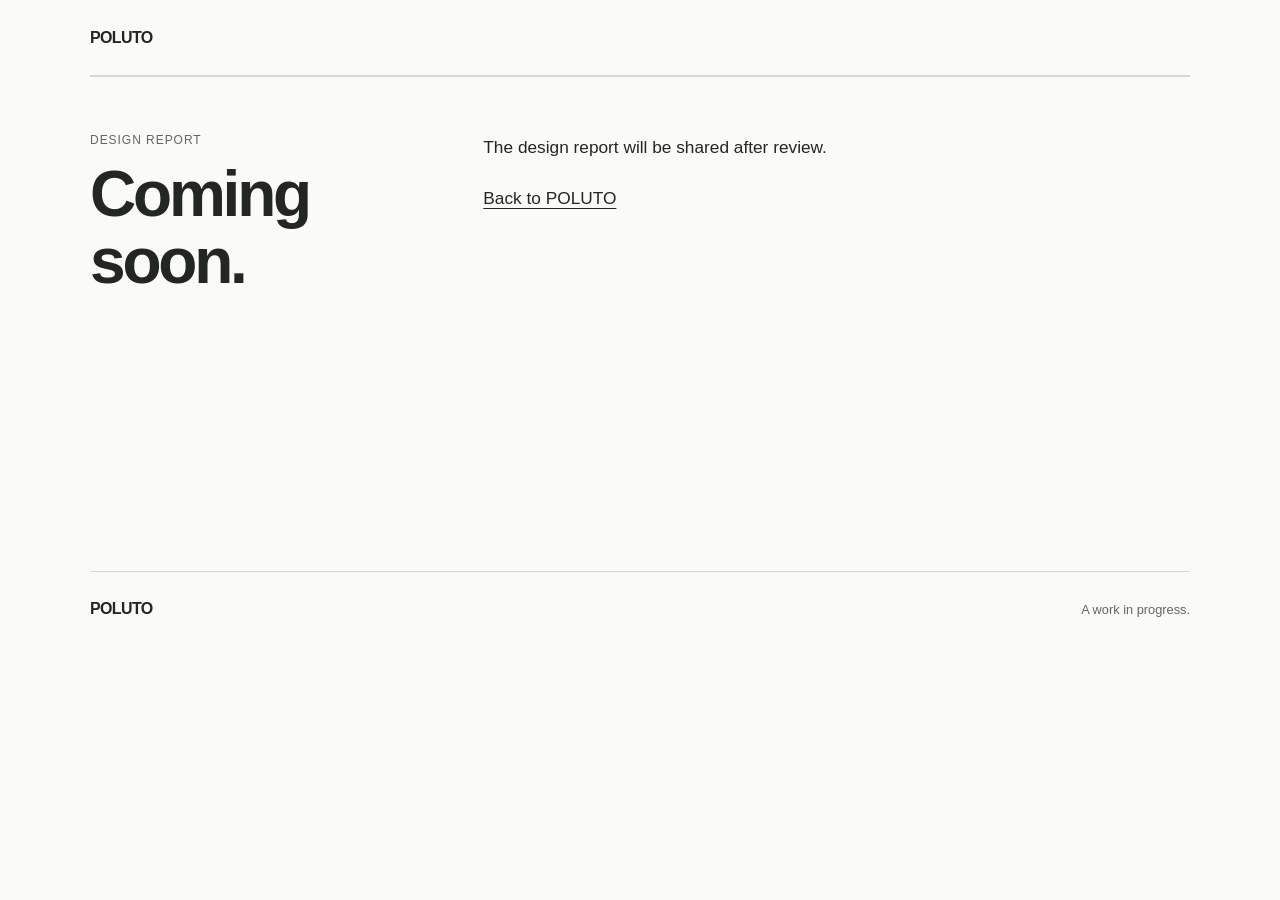
==== commit e29c223e: "Link to pending design report page" ====
--- a/paper/index.html
+++ b/paper/index.html
@@ -3,8 +3,8 @@
 <head>
   <meta charset="utf-8">
   <meta name="viewport" content="width=device-width, initial-scale=1">
-  <title>POLUTO — Design process</title>
-  <meta name="description" content="A design process write-up for POLUTO is coming soon.">
+  <title>POLUTO — Design report</title>
+  <meta name="description" content="The POLUTO design report is coming soon.">
   <meta name="theme-color" content="#fafaf8">
   <meta name="robots" content="noindex">
   <link rel="stylesheet" href="../styles.css?v=20261126-3">
@@ -17,11 +17,11 @@
   <main id="main" class="wrap" tabindex="-1">
     <section class="story-section coming-soon" aria-labelledby="page-title">
       <div class="story-heading">
-        <span class="chapter">Design process</span>
+        <span class="chapter">Design report</span>
         <h1 id="page-title">Coming soon.</h1>
       </div>
       <div class="story-copy">
-        <p>The design process write-up will be shared after review.</p>
+        <p>The design report will be shared after review.</p>
         <p><a href="../index.html">Back to POLUTO</a></p>
       </div>
     </section>
--- a/styles.css
+++ b/styles.css
@@ -45,7 +45,6 @@
 .photo-v2 img { aspect-ratio: 15 / 16; object-fit: cover; object-position: center bottom; }
 .paper-link { margin-top: 36px !important; font-weight: 700; }
 .paper-link a { display: inline-block; padding-bottom: 6px; border-bottom: 1px solid currentColor; text-decoration: none; }
-.paper-link span { padding-left: 8px; }
 .coming-soon { min-height: 55vh; }
 .coming-soon h1 { font-size: clamp(2.5rem, 6vw, 4rem); line-height: 1.05; letter-spacing: -.05em; margin-left: 0; }
 .coming-soon .story-copy > p + p { margin-top: 22px; }
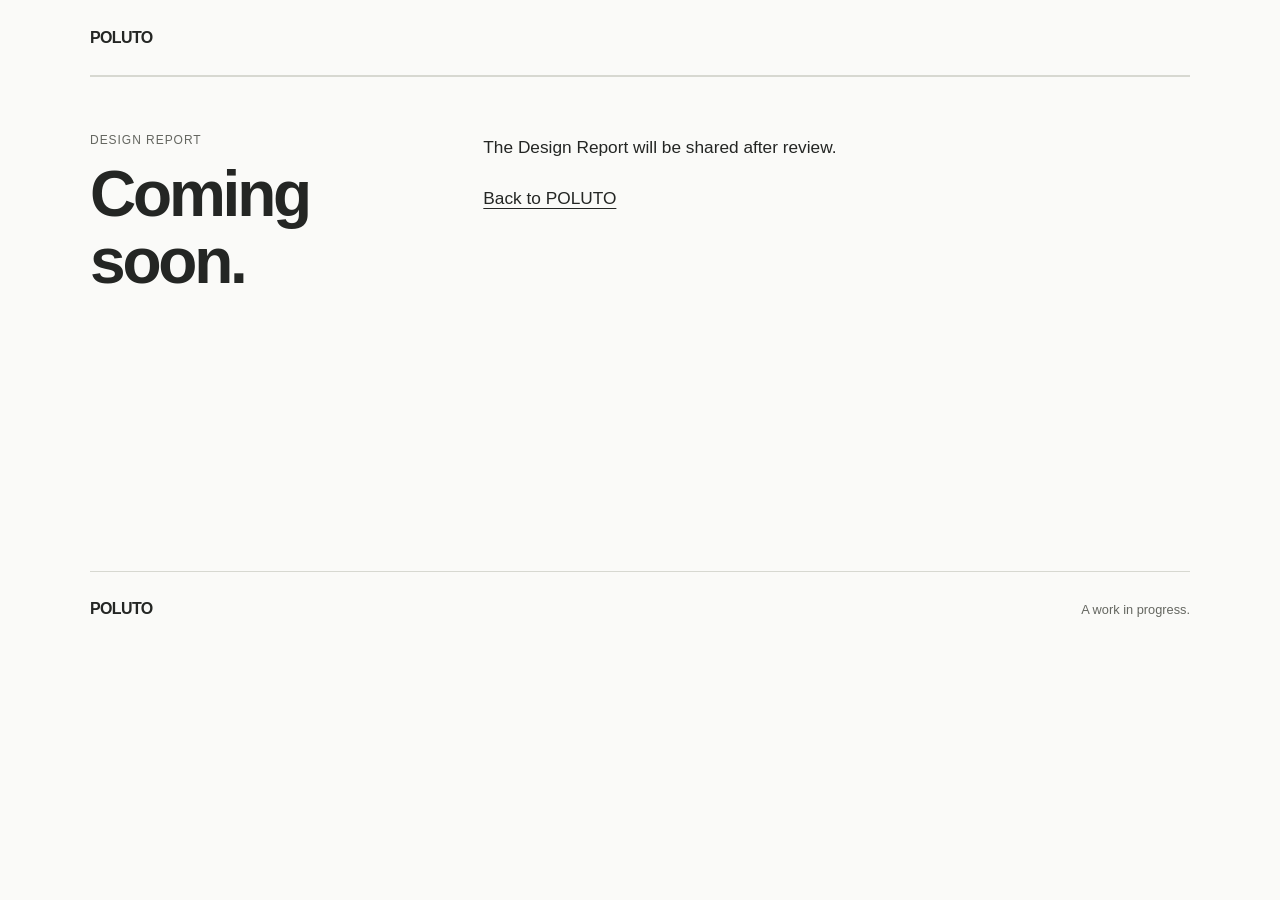
==== commit 5799f53c: "Add demo video link and capitalize design report" ====
--- a/paper/index.html
+++ b/paper/index.html
@@ -3,11 +3,11 @@
 <head>
   <meta charset="utf-8">
   <meta name="viewport" content="width=device-width, initial-scale=1">
-  <title>POLUTO — Design report</title>
-  <meta name="description" content="The POLUTO design report is coming soon.">
+  <title>POLUTO — Design Report</title>
+  <meta name="description" content="The POLUTO Design Report is coming soon.">
   <meta name="theme-color" content="#fafaf8">
   <meta name="robots" content="noindex">
-  <link rel="stylesheet" href="../styles.css?v=20261126-3">
+  <link rel="stylesheet" href="../styles.css?v=20261126-4">
 </head>
 <body>
   <a class="skip-link" href="#main">Skip to content</a>
@@ -17,11 +17,11 @@
   <main id="main" class="wrap" tabindex="-1">
     <section class="story-section coming-soon" aria-labelledby="page-title">
       <div class="story-heading">
-        <span class="chapter">Design report</span>
+        <span class="chapter">Design Report</span>
         <h1 id="page-title">Coming soon.</h1>
       </div>
       <div class="story-copy">
-        <p>The design report will be shared after review.</p>
+        <p>The Design Report will be shared after review.</p>
         <p><a href="../index.html">Back to POLUTO</a></p>
       </div>
     </section>
--- a/styles.css
+++ b/styles.css
@@ -45,6 +45,7 @@
 .photo-v2 img { aspect-ratio: 15 / 16; object-fit: cover; object-position: center bottom; }
 .paper-link { margin-top: 36px !important; font-weight: 700; }
 .paper-link a { display: inline-block; padding-bottom: 6px; border-bottom: 1px solid currentColor; text-decoration: none; }
+.demo-link { margin-top: 16px !important; }
 .coming-soon { min-height: 55vh; }
 .coming-soon h1 { font-size: clamp(2.5rem, 6vw, 4rem); line-height: 1.05; letter-spacing: -.05em; margin-left: 0; }
 .coming-soon .story-copy > p + p { margin-top: 22px; }
